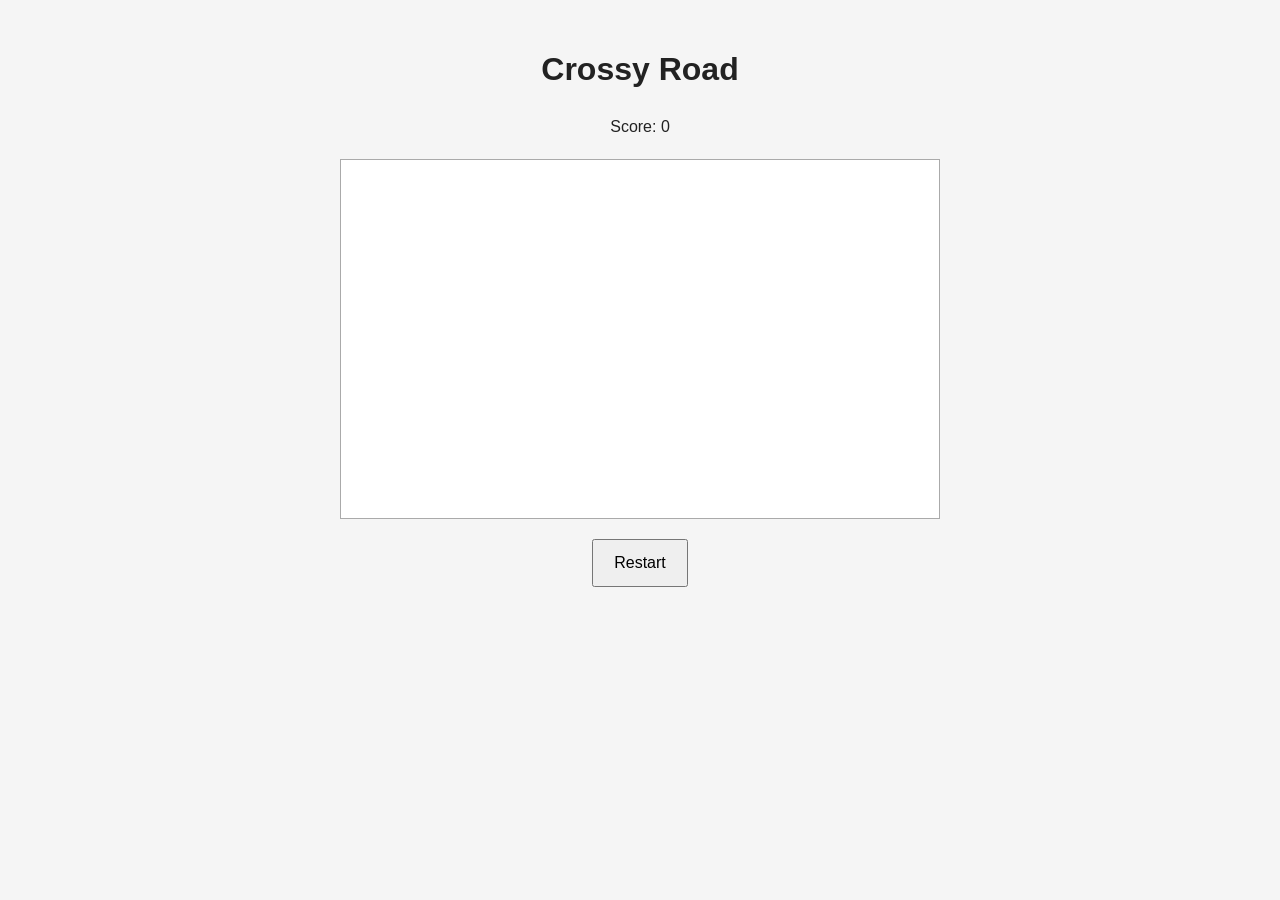
==== crossy-road/index.html @ 28ebeb16 "Add Crossy Road HW2 starter structure" ====
<!DOCTYPE html>
<html lang="en">
<head>
    <meta charset="UTF-8">
    <meta name="viewport" content="width=device-width, initial-scale=1.0">
    <title>Crossy Road</title>
    <link rel="stylesheet" href="style.css">
    <script src="game.js" defer></script>
</head>
<body>
    <main>
        <h1>Crossy Road</h1>
        <p>Score: <span id="score">0</span></p>
        <div id="game-container" aria-label="Game area"></div>
        <button id="restart-button" type="button">Restart</button>
    </main>
</body>
</html>
---- crossy-road/style.css ----
* {
    box-sizing: border-box;
}

body {
    margin: 0;
    padding: 24px;
    font-family: Arial, sans-serif;
    line-height: 1.5;
    background: #f5f5f5;
    color: #222;
}

main {
    max-width: 600px;
    margin: 0 auto;
    text-align: center;
}

#game-container {
    width: 100%;
    min-height: 360px;
    margin: 20px 0;
    border: 1px solid #aaa;
    background: #fff;
}

button {
    padding: 10px 20px;
    font: inherit;
    cursor: pointer;
}
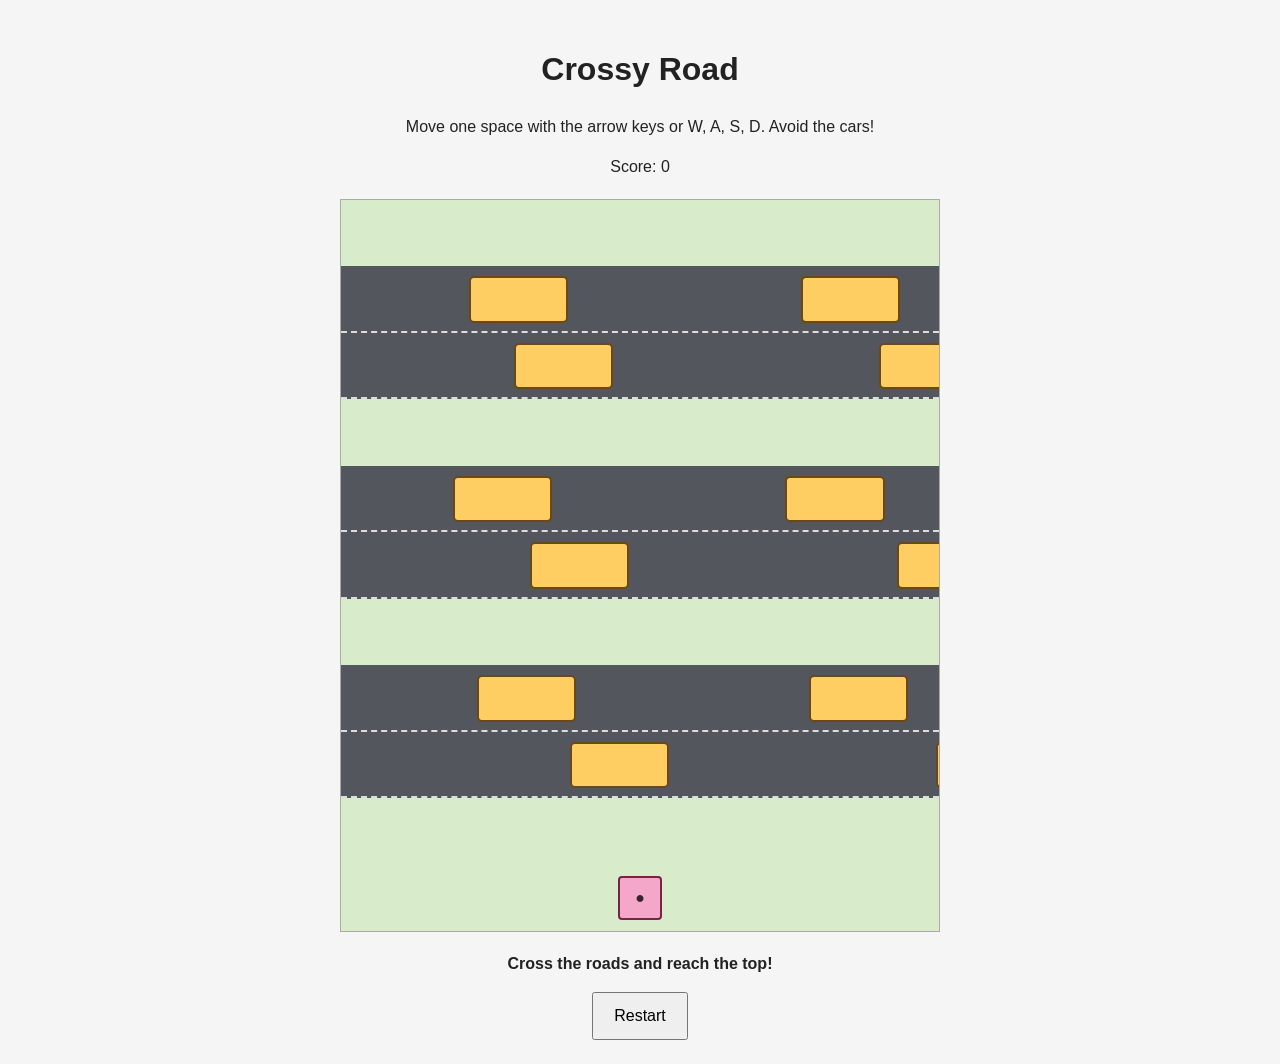
==== commit cf351136: "Implement Crossy Road game and add portfolio link" ====
--- a/crossy-road/index.html
+++ b/crossy-road/index.html
@@ -10,8 +10,10 @@
 <body>
     <main>
         <h1>Crossy Road</h1>
+        <p id="controls">Move one space with the arrow keys or W, A, S, D. Avoid the cars!</p>
         <p>Score: <span id="score">0</span></p>
-        <div id="game-container" aria-label="Game area"></div>
+        <div id="game-container" role="img" aria-label="Crossy Road board with a pink player and moving cars" aria-describedby="controls"></div>
+        <p id="game-status" role="status"></p>
         <button id="restart-button" type="button">Restart</button>
     </main>
 </body>
--- a/crossy-road/style.css
+++ b/crossy-road/style.css
@@ -19,11 +19,41 @@
 
 #game-container {
     width: 100%;
-    min-height: 360px;
+    aspect-ratio: 9 / 11;
+    position: relative;
+    overflow: hidden;
     margin: 20px 0;
     border: 1px solid #aaa;
-    background: #fff;
+    background: #d8ebcb;
 }
+
+.road, .car, .player {
+    position: absolute;
+}
+
+.road {
+    background: #53565c;
+    border-bottom: 2px dashed #ddd;
+}
+
+.car {
+    background: #ffce63;
+    border: 2px solid #6b4816;
+    border-radius: 5px;
+}
+
+.player {
+    display: flex;
+    align-items: center;
+    justify-content: center;
+    background: #f4a7c8;
+    color: #38232d;
+    border: 2px solid #782449;
+    border-radius: 4px;
+    z-index: 1;
+}
+
+#game-status { min-height: 1.5em; font-weight: bold; }
 
 button {
     padding: 10px 20px;
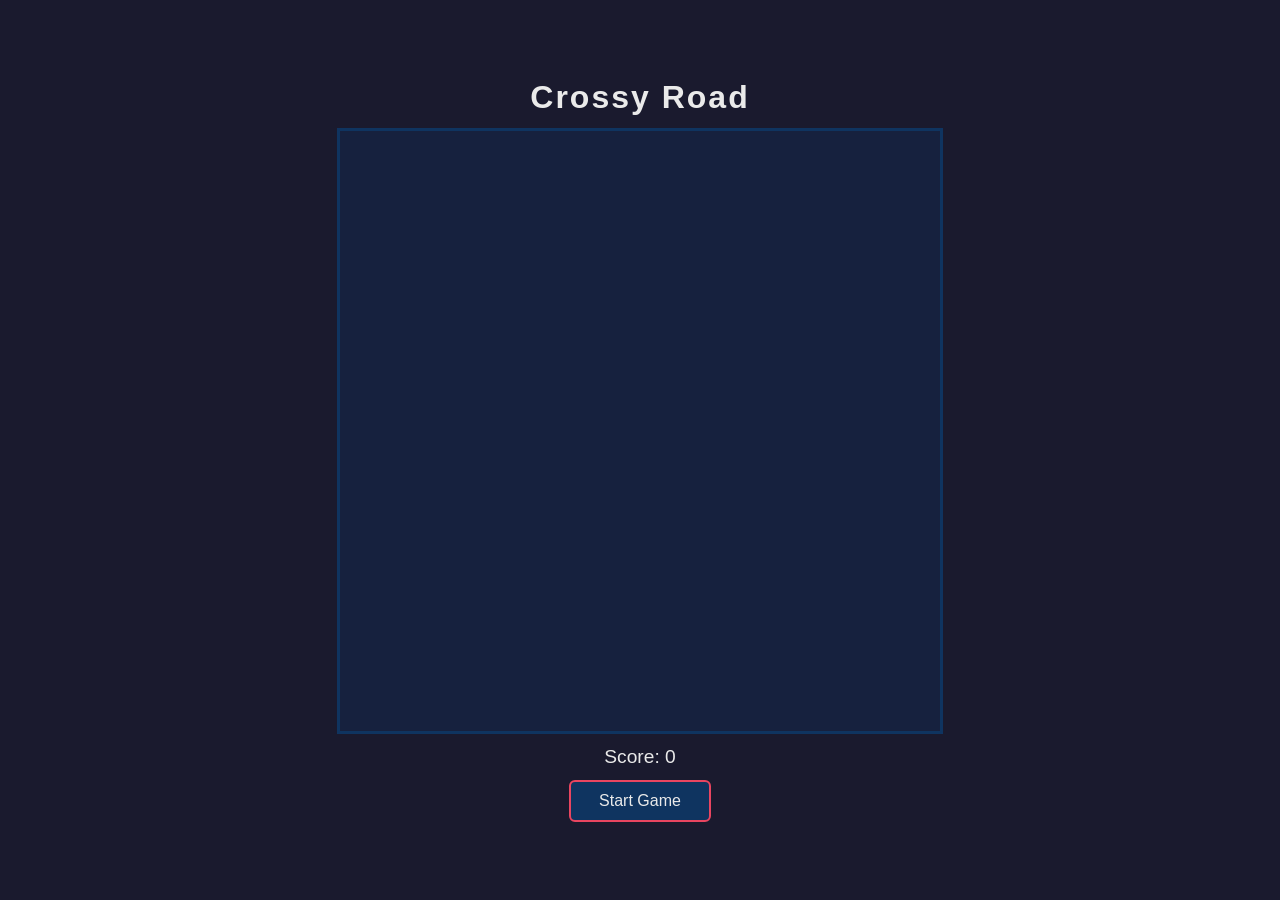
==== commit c20af2d2: "hw2: add crossy road starter page with canvas and game loop skeleton" ====
--- a/crossy-road/index.html
+++ b/crossy-road/index.html
@@ -1,20 +1,26 @@
 <!DOCTYPE html>
 <html lang="en">
-<head>
-    <meta charset="UTF-8">
-    <meta name="viewport" content="width=device-width, initial-scale=1.0">
+  <head>
+    <meta charset="UTF-8" />
+    <meta name="viewport" content="width=device-width, initial-scale=1.0" />
     <title>Crossy Road</title>
-    <link rel="stylesheet" href="style.css">
-    <script src="game.js" defer></script>
-</head>
-<body>
-    <main>
-        <h1>Crossy Road</h1>
-        <p id="controls">Move one space with the arrow keys or W, A, S, D. Avoid the cars!</p>
-        <p>Score: <span id="score">0</span></p>
-        <div id="game-container" role="img" aria-label="Crossy Road board with a pink player and moving cars" aria-describedby="controls"></div>
-        <p id="game-status" role="status"></p>
-        <button id="restart-button" type="button">Restart</button>
-    </main>
-</body>
+    <link rel="stylesheet" href="style.css" />
+  </head>
+  <body>
+
+    <h1>Crossy Road</h1>
+
+    <!-- The game is drawn onto this canvas element -->
+    <canvas id="gameCanvas" width="600" height="600"></canvas>
+
+    <!-- Score display shown during gameplay -->
+    <p id="score">Score: 0</p>
+
+    <!-- Start button — clicking this will kick off the game -->
+    <button id="startBtn">Start Game</button>
+
+    <!-- game.js is loaded last so the HTML above is ready when the script runs -->
+    <script src="game.js"></script>
+
+  </body>
 </html>
--- a/crossy-road/style.css
+++ b/crossy-road/style.css
@@ -1,62 +1,55 @@
+/* ── Reset & base ── */
 * {
-    box-sizing: border-box;
+  box-sizing: border-box;
+  margin: 0;
+  padding: 0;
 }
 
 body {
-    margin: 0;
-    padding: 24px;
-    font-family: Arial, sans-serif;
-    line-height: 1.5;
-    background: #f5f5f5;
-    color: #222;
+  background-color: #1a1a2e;
+  color: #eaeaea;
+  font-family: Arial, sans-serif;
+
+  /* Center everything vertically and horizontally */
+  display: flex;
+  flex-direction: column;
+  align-items: center;
+  justify-content: center;
+  min-height: 100vh;
+  gap: 12px;
 }
 
-main {
-    max-width: 600px;
-    margin: 0 auto;
-    text-align: center;
+/* ── Title ── */
+h1 {
+  font-size: 2rem;
+  letter-spacing: 2px;
 }
 
-#game-container {
-    width: 100%;
-    aspect-ratio: 9 / 11;
-    position: relative;
-    overflow: hidden;
-    margin: 20px 0;
-    border: 1px solid #aaa;
-    background: #d8ebcb;
+/* ── Canvas ── */
+#gameCanvas {
+  background-color: #16213e;
+  border: 3px solid #0f3460;
+  display: block;
 }
 
-.road, .car, .player {
-    position: absolute;
+/* ── Score ── */
+#score {
+  font-size: 1.2rem;
 }
 
-.road {
-    background: #53565c;
-    border-bottom: 2px dashed #ddd;
+/* ── Start button ── */
+#startBtn {
+  padding: 10px 28px;
+  font-size: 1rem;
+  background-color: #0f3460;
+  color: #eaeaea;
+  border: 2px solid #e94560;
+  border-radius: 6px;
+  cursor: pointer;
+  transition: background-color 0.2s;
 }
 
-.car {
-    background: #ffce63;
-    border: 2px solid #6b4816;
-    border-radius: 5px;
+#startBtn:hover {
+  background-color: #e94560;
+  color: #fff;
 }
-
-.player {
-    display: flex;
-    align-items: center;
-    justify-content: center;
-    background: #f4a7c8;
-    color: #38232d;
-    border: 2px solid #782449;
-    border-radius: 4px;
-    z-index: 1;
-}
-
-#game-status { min-height: 1.5em; font-weight: bold; }
-
-button {
-    padding: 10px 20px;
-    font: inherit;
-    cursor: pointer;
-}
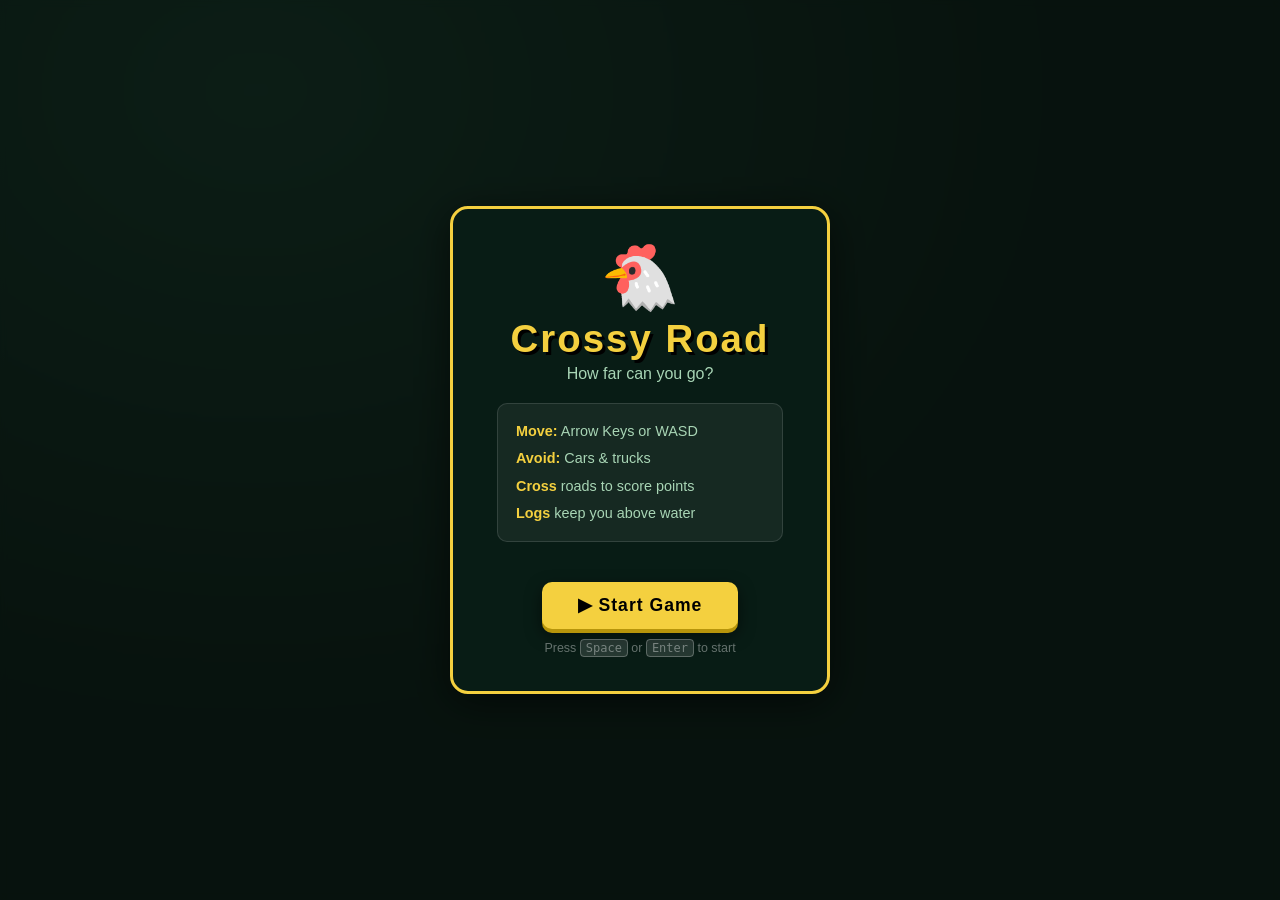
==== commit 9c308240: "hw2: build full polished crossy road game" ====
--- a/crossy-road/index.html
+++ b/crossy-road/index.html
@@ -8,18 +8,60 @@
   </head>
   <body>
 
-    <h1>Crossy Road</h1>
+    <!-- ══════════════════════════════════════════
+         START SCREEN  — shown before game begins
+    ══════════════════════════════════════════ -->
+    <div id="startScreen" class="overlay">
+      <div class="overlay-box">
+        <div class="chicken-logo">🐔</div>
+        <h1>Crossy Road</h1>
+        <p class="tagline">How far can you go?</p>
 
-    <!-- The game is drawn onto this canvas element -->
-    <canvas id="gameCanvas" width="600" height="600"></canvas>
+        <div class="instructions">
+          <p><strong>Move:</strong> Arrow Keys or WASD</p>
+          <p><strong>Avoid:</strong> Cars &amp; trucks</p>
+          <p><strong>Cross</strong> roads to score points</p>
+          <p><strong>Logs</strong> keep you above water</p>
+        </div>
 
-    <!-- Score display shown during gameplay -->
-    <p id="score">Score: 0</p>
+        <button id="startBtn" class="big-btn">▶ Start Game</button>
 
-    <!-- Start button — clicking this will kick off the game -->
-    <button id="startBtn">Start Game</button>
+        <p class="hint">Press <kbd>Space</kbd> or <kbd>Enter</kbd> to start</p>
+      </div>
+    </div>
 
-    <!-- game.js is loaded last so the HTML above is ready when the script runs -->
+    <!-- ══════════════════════════════════════════
+         GAME OVER OVERLAY  — shown when you die
+    ══════════════════════════════════════════ -->
+    <div id="gameOverScreen" class="overlay hidden">
+      <div class="overlay-box">
+        <div class="dead-chicken">💀</div>
+        <h2>Game Over</h2>
+        <p class="go-score">Score: <span id="finalScore">0</span></p>
+        <p class="go-best">Best:&nbsp;&nbsp;<span id="finalBest">0</span></p>
+        <button id="restartBtn" class="big-btn">↩ Play Again</button>
+        <p class="hint">Press <kbd>R</kbd>, <kbd>Space</kbd>, or <kbd>Enter</kbd></p>
+      </div>
+    </div>
+
+    <!-- ══════════════════════════════════════════
+         GAME WRAPPER  — HUD + canvas
+    ══════════════════════════════════════════ -->
+    <div id="gameWrapper" class="hidden">
+
+      <!-- top HUD bar -->
+      <div id="hud">
+        <span id="hudScore">Score: 0</span>
+        <span id="hudTitle">🐔 Crossy Road</span>
+        <span id="hudBest">Best: 0</span>
+      </div>
+
+      <!-- the canvas — all game graphics are drawn here -->
+      <canvas id="gameCanvas" width="600" height="600"></canvas>
+
+    </div>
+
+    <!-- game.js is loaded last so every HTML element above already exists -->
     <script src="game.js"></script>
 
   </body>
--- a/crossy-road/style.css
+++ b/crossy-road/style.css
@@ -1,55 +1,281 @@
-/* ── Reset & base ── */
-* {
+/* ═══════════════════════════════════════════════════
+   style.css  —  CMU 15-113 HW2  |  Crossy Road
+   ═══════════════════════════════════════════════════ */
+
+
+/* ── Reset & base ───────────────────────────────── */
+*, *::before, *::after {
   box-sizing: border-box;
   margin: 0;
   padding: 0;
 }
 
+:root {
+  /* colour tokens — change these to re-theme the whole UI */
+  --bg:        #1b4332;   /* deep forest green page background  */
+  --panel-bg:  #081c15;   /* overlay box background             */
+  --accent:    #f4d03f;   /* yellow — buttons, highlights       */
+  --accent2:   #e74c3c;   /* red — game-over accents            */
+  --text:      #ffffff;
+  --muted:     #a8d5b5;
+  --shadow:    rgba(0, 0, 0, 0.55);
+}
+
+html, body {
+  height: 100%;
+}
+
 body {
-  background-color: #1a1a2e;
-  color: #eaeaea;
-  font-family: Arial, sans-serif;
-
-  /* Center everything vertically and horizontally */
-  display: flex;
-  flex-direction: column;
+  background: var(--bg);
+  background-image:
+    radial-gradient(ellipse at 20% 10%, #2d6a4f 0%, transparent 55%),
+    radial-gradient(ellipse at 80% 90%, #1b4332 0%, transparent 55%);
+  color: var(--text);
+  font-family: 'Segoe UI', Arial, sans-serif;
+
+  display: flex;
   align-items: center;
   justify-content: center;
   min-height: 100vh;
-  gap: 12px;
-}
-
-/* ── Title ── */
-h1 {
+}
+
+
+/* ── Utility ────────────────────────────────────── */
+.hidden {
+  display: none !important;
+}
+
+
+/* ═══════════════════════════════════════════════
+   OVERLAYS  (start screen + game-over screen)
+═══════════════════════════════════════════════ */
+.overlay {
+  position: fixed;
+  inset: 0;                         /* cover the whole viewport */
+  background: rgba(0, 0, 0, 0.72);
+  display: flex;
+  align-items: center;
+  justify-content: center;
+  z-index: 100;
+  backdrop-filter: blur(3px);
+}
+
+.overlay-box {
+  background: var(--panel-bg);
+  border: 3px solid var(--accent);
+  border-radius: 18px;
+  padding: 36px 44px;
+  text-align: center;
+  max-width: 380px;
+  width: 90%;
+  box-shadow: 0 8px 40px var(--shadow);
+
+  /* gentle bounce-in animation */
+  animation: popIn 0.25s cubic-bezier(0.34, 1.56, 0.64, 1) both;
+}
+
+@keyframes popIn {
+  from { transform: scale(0.75); opacity: 0; }
+  to   { transform: scale(1);    opacity: 1; }
+}
+
+/* big emoji icons on overlays */
+.chicken-logo,
+.dead-chicken {
+  font-size: 4rem;
+  line-height: 1;
+  margin-bottom: 8px;
+  /* subtle bob animation on start screen */
+  animation: bob 1.6s ease-in-out infinite alternate;
+}
+
+@keyframes bob {
+  from { transform: translateY(0);    }
+  to   { transform: translateY(-8px); }
+}
+
+.dead-chicken {
+  animation: none;   /* no bobbing when dead */
+}
+
+.overlay-box h1 {
+  font-size: 2.4rem;
+  font-weight: 900;
+  letter-spacing: 2px;
+  color: var(--accent);
+  text-shadow: 3px 3px 0 #000;
+  margin-bottom: 4px;
+}
+
+.overlay-box h2 {
   font-size: 2rem;
-  letter-spacing: 2px;
+  font-weight: 900;
+  color: var(--accent2);
+  text-shadow: 2px 2px 0 #000;
+  margin-bottom: 12px;
+}
+
+.tagline {
+  color: var(--muted);
+  margin-bottom: 20px;
+  font-size: 1rem;
+}
+
+/* ── Instructions panel ── */
+.instructions {
+  background: rgba(255,255,255,0.06);
+  border: 1px solid rgba(255,255,255,0.12);
+  border-radius: 10px;
+  padding: 14px 18px;
+  margin-bottom: 22px;
+  text-align: left;
+  font-size: 0.9rem;
+  line-height: 1.9;
+  color: var(--muted);
+}
+
+.instructions strong {
+  color: var(--accent);
+}
+
+/* ── Score lines on game-over ── */
+.go-score,
+.go-best {
+  font-size: 1.25rem;
+  margin: 6px 0;
+  color: var(--text);
+}
+
+.go-score span,
+.go-best span {
+  color: var(--accent);
+  font-weight: 700;
+}
+
+/* ── Big CTA button ── */
+.big-btn {
+  display: inline-block;
+  margin-top: 18px;
+  padding: 13px 36px;
+  font-size: 1.1rem;
+  font-weight: 700;
+  background: var(--accent);
+  color: #000;
+  border: none;
+  border-radius: 10px;
+  cursor: pointer;
+  letter-spacing: 1px;
+  box-shadow: 0 4px 0 #b7950b, 0 6px 16px var(--shadow);
+  transition: transform 0.08s, box-shadow 0.08s;
+}
+
+.big-btn:hover {
+  transform: translateY(-2px);
+  box-shadow: 0 6px 0 #b7950b, 0 8px 20px var(--shadow);
+}
+
+.big-btn:active {
+  transform: translateY(2px);
+  box-shadow: 0 2px 0 #b7950b, 0 3px 8px var(--shadow);
+}
+
+/* ── Keyboard hint text ── */
+.hint {
+  margin-top: 12px;
+  font-size: 0.78rem;
+  color: rgba(255,255,255,0.38);
+}
+
+kbd {
+  background: rgba(255,255,255,0.12);
+  border: 1px solid rgba(255,255,255,0.25);
+  border-radius: 4px;
+  padding: 1px 5px;
+  font-size: 0.75rem;
+}
+
+
+/* ═══════════════════════════════════════════════
+   GAME WRAPPER  (HUD + canvas)
+═══════════════════════════════════════════════ */
+#gameWrapper {
+  display: flex;
+  flex-direction: column;
+  align-items: center;
+  gap: 0;
+}
+
+/* ── HUD bar above the canvas ── */
+#hud {
+  width: 600px;
+  max-width: 100%;
+  display: flex;
+  justify-content: space-between;
+  align-items: center;
+  background: var(--panel-bg);
+  border: 3px solid var(--accent);
+  border-bottom: none;
+  border-radius: 12px 12px 0 0;
+  padding: 8px 18px;
+  font-size: 0.95rem;
+  font-weight: 700;
+  letter-spacing: 0.5px;
+}
+
+#hudScore,
+#hudBest {
+  color: var(--accent);
+  min-width: 90px;
+}
+
+#hudBest {
+  text-align: right;
+}
+
+#hudTitle {
+  color: var(--muted);
+  font-size: 0.85rem;
 }
 
 /* ── Canvas ── */
 #gameCanvas {
-  background-color: #16213e;
-  border: 3px solid #0f3460;
   display: block;
-}
-
-/* ── Score ── */
-#score {
-  font-size: 1.2rem;
-}
-
-/* ── Start button ── */
-#startBtn {
-  padding: 10px 28px;
-  font-size: 1rem;
-  background-color: #0f3460;
-  color: #eaeaea;
-  border: 2px solid #e94560;
-  border-radius: 6px;
-  cursor: pointer;
-  transition: background-color 0.2s;
-}
-
-#startBtn:hover {
-  background-color: #e94560;
-  color: #fff;
-}
+  border: 3px solid var(--accent);
+  border-top: none;
+  border-radius: 0 0 12px 12px;
+
+  /* keeps the canvas crisp on high-DPI screens */
+  image-rendering: pixelated;
+
+  /* subtle drop-shadow below the canvas */
+  box-shadow: 0 12px 40px rgba(0,0,0,0.6);
+
+  /* responsive: shrink on small screens */
+  max-width: 100%;
+  height: auto;
+}
+
+
+/* ═══════════════════════════════════════════════
+   RESPONSIVE  — phones / narrow viewports
+═══════════════════════════════════════════════ */
+@media (max-width: 640px) {
+  #hud {
+    width: 100%;
+    font-size: 0.8rem;
+    padding: 6px 12px;
+  }
+
+  .overlay-box {
+    padding: 26px 22px;
+  }
+
+  .overlay-box h1 {
+    font-size: 1.9rem;
+  }
+
+  .big-btn {
+    padding: 11px 28px;
+    font-size: 1rem;
+  }
+}
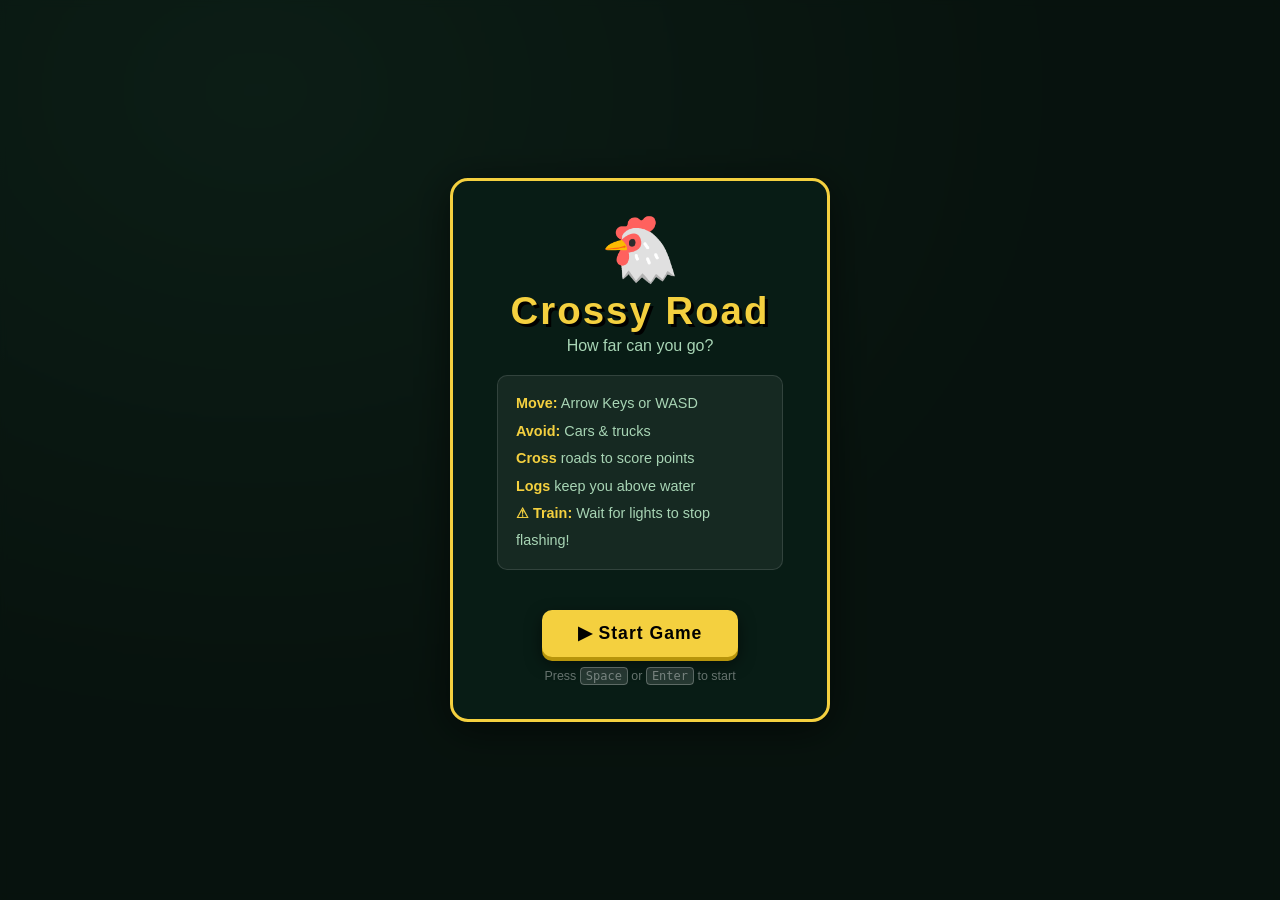
==== commit b5bc84c9: "hw2: add starter page, game loop skeleton, and prompt log" ====
--- a/crossy-road/index.html
+++ b/crossy-road/index.html
@@ -22,6 +22,7 @@
           <p><strong>Avoid:</strong> Cars &amp; trucks</p>
           <p><strong>Cross</strong> roads to score points</p>
           <p><strong>Logs</strong> keep you above water</p>
+          <p><strong>⚠ Train:</strong> Wait for lights to stop flashing!</p>
         </div>
 
         <button id="startBtn" class="big-btn">▶ Start Game</button>
@@ -53,6 +54,7 @@
       <div id="hud">
         <span id="hudScore">Score: 0</span>
         <span id="hudTitle">🐔 Crossy Road</span>
+        <span id="hudWeather"></span>
         <span id="hudBest">Best: 0</span>
       </div>
 
--- a/crossy-road/style.css
+++ b/crossy-road/style.css
@@ -21,7 +21,7 @@
   --shadow:    rgba(0, 0, 0, 0.55);
 }
 
-html, body {
+html {
   height: 100%;
 }
 
@@ -37,6 +37,9 @@
   align-items: center;
   justify-content: center;
   min-height: 100vh;
+
+  /* Allow scrolling when the viewport is shorter than the content */
+  overflow-y: auto;
 }
 
 
@@ -237,6 +240,15 @@
   font-size: 0.85rem;
 }
 
+/* Weather indicator in the HUD */
+#hudWeather {
+  color: #a8d8ea;
+  font-size: 0.82rem;
+  letter-spacing: 0.5px;
+  min-width: 70px;
+  text-align: center;
+}
+
 /* ── Canvas ── */
 #gameCanvas {
   display: block;
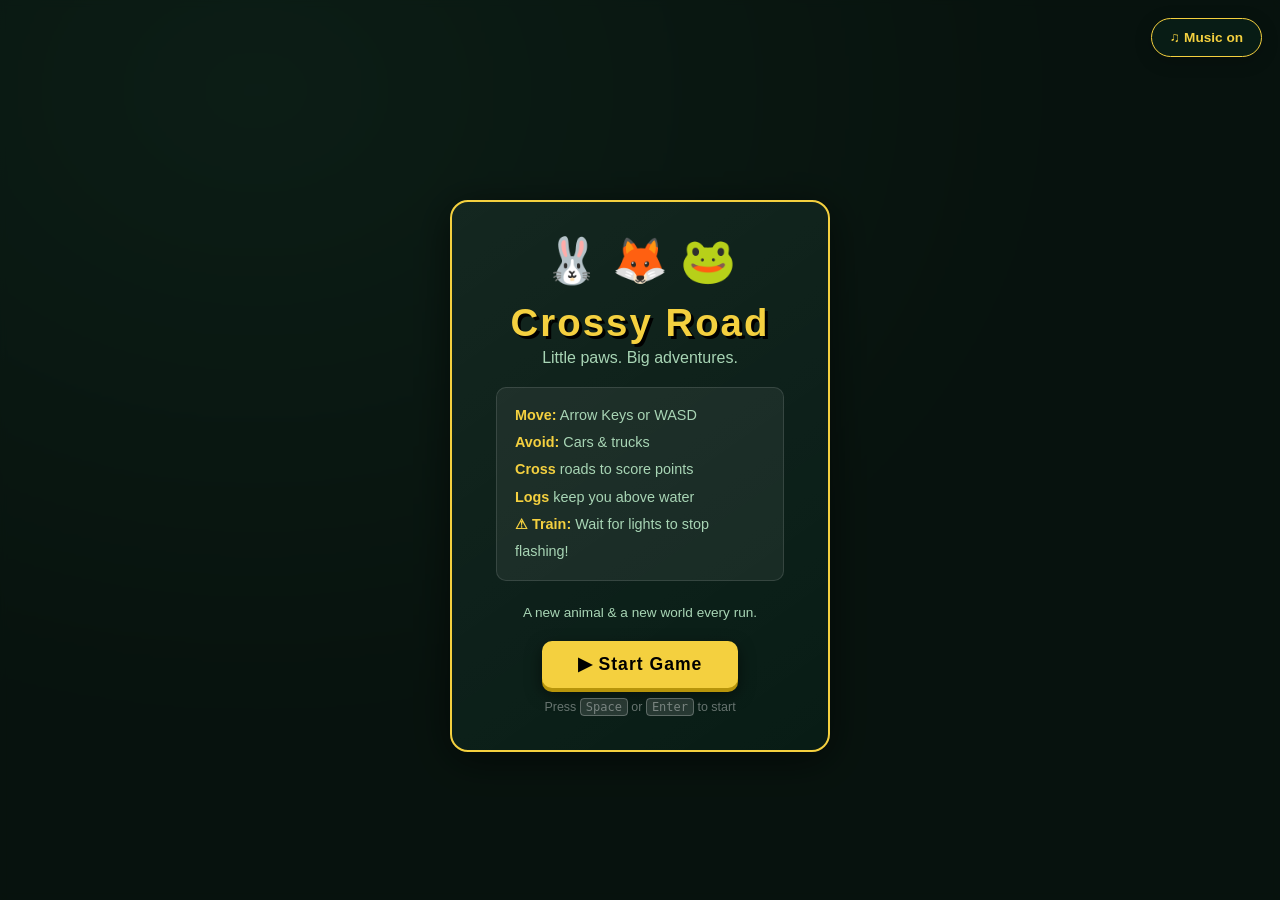
==== commit a97da41d: "Add scenery themes, animal characters, and music toggle" ====
--- a/crossy-road/index.html
+++ b/crossy-road/index.html
@@ -7,15 +7,16 @@
     <link rel="stylesheet" href="style.css" />
   </head>
   <body>
+    <button id="musicToggle" type="button" aria-pressed="true">♫ Music on</button>
 
     <!-- ══════════════════════════════════════════
          START SCREEN  — shown before game begins
     ══════════════════════════════════════════ -->
     <div id="startScreen" class="overlay">
       <div class="overlay-box">
-        <div class="chicken-logo">🐔</div>
+        <div class="chicken-logo">🐰 🦊 🐸</div>
         <h1>Crossy Road</h1>
-        <p class="tagline">How far can you go?</p>
+        <p class="tagline">Little paws. Big adventures.</p>
 
         <div class="instructions">
           <p><strong>Move:</strong> Arrow Keys or WASD</p>
@@ -25,6 +26,7 @@
           <p><strong>⚠ Train:</strong> Wait for lights to stop flashing!</p>
         </div>
 
+        <p class="adventure-hint">A new animal &amp; a new world every run.</p>
         <button id="startBtn" class="big-btn">▶ Start Game</button>
 
         <p class="hint">Press <kbd>Space</kbd> or <kbd>Enter</kbd> to start</p>
@@ -50,6 +52,7 @@
     ══════════════════════════════════════════ -->
     <div id="gameWrapper" class="hidden">
 
+      <div id="adventureLabel">🌿 Clover Meadow</div>
       <!-- top HUD bar -->
       <div id="hud">
         <span id="hudScore">Score: 0</span>
--- a/crossy-road/style.css
+++ b/crossy-road/style.css
@@ -28,8 +28,8 @@
 body {
   background: var(--bg);
   background-image:
-    radial-gradient(ellipse at 20% 10%, #2d6a4f 0%, transparent 55%),
-    radial-gradient(ellipse at 80% 90%, #1b4332 0%, transparent 55%);
+    radial-gradient(ellipse at 20% 10%, var(--glow, #2d6a4f) 0%, transparent 55%),
+    radial-gradient(ellipse at 80% 90%, var(--bg) 0%, transparent 55%);
   color: var(--text);
   font-family: 'Segoe UI', Arial, sans-serif;
 
@@ -291,3 +291,25 @@
     font-size: 1rem;
   }
 }
+
+/* Adventure accents and an always-reachable music control. */
+body { transition: background-color 0.6s; padding: 76px 14px 24px; }
+#musicToggle {
+  position: fixed; top: 18px; right: 18px; z-index: 200;
+  border: 1px solid var(--accent); border-radius: 24px;
+  background: var(--panel-bg); color: var(--accent);
+  padding: 11px 18px; font: 700 0.85rem 'Segoe UI', sans-serif;
+  cursor: pointer; box-shadow: 0 4px 18px #0003;
+}
+#musicToggle:hover { filter: brightness(1.2); }
+button:focus-visible { outline: 3px solid white; outline-offset: 5px; }
+#adventureLabel { color: var(--accent); font-size: 0.85rem; font-weight: 700; letter-spacing: 2px; margin-bottom: 14px; }
+.adventure-hint { color: var(--muted); font-size: 0.85rem; line-height: 1.5; }
+.chicken-logo { font-size: 2.8rem; margin-bottom: 18px; }
+.overlay { padding: 76px 0 24px; overflow-y: auto; }
+.overlay-box { margin: auto; border-width: 2px; background-image: linear-gradient(145deg, #ffffff0c, transparent); }
+#gameWrapper { width: min(600px, 100%); }
+#hud { flex-wrap: wrap; gap: 8px; }
+@media (prefers-reduced-motion: reduce) {
+  *, *::before, *::after { animation: none !important; transition: none !important; }
+}
